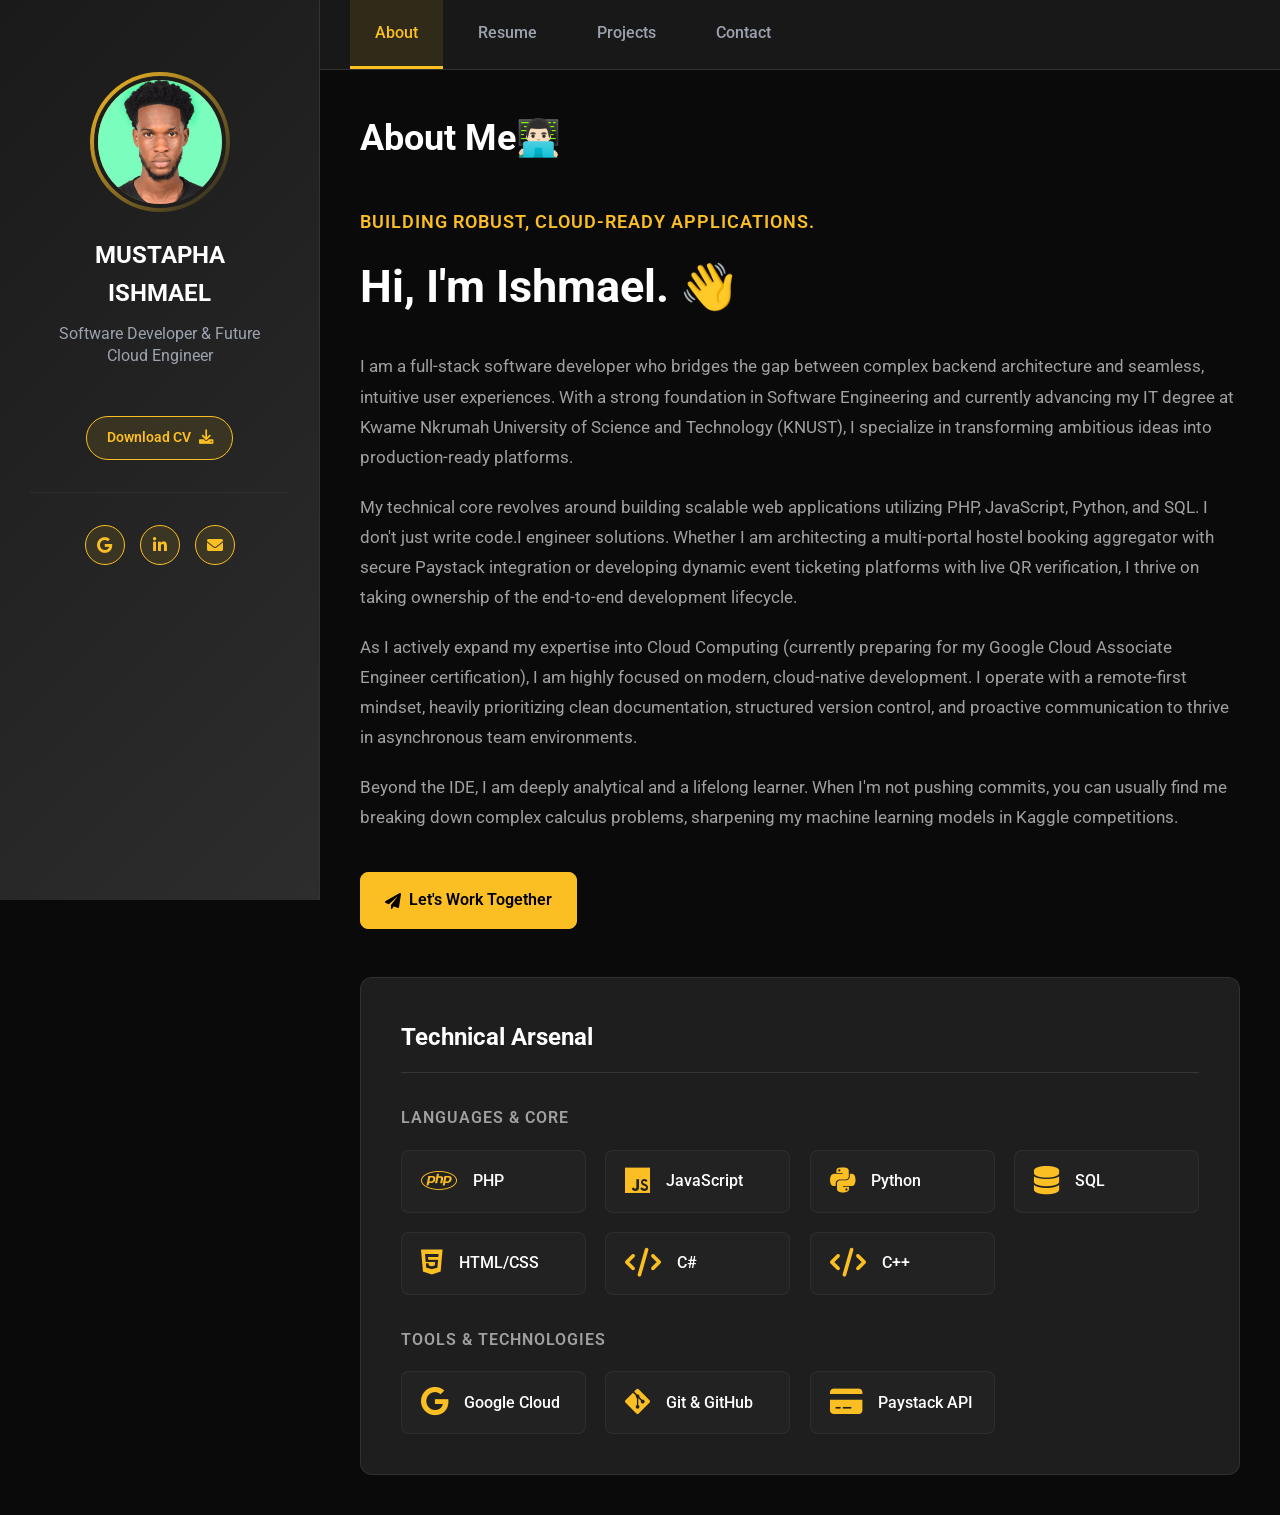
==== index.html @ bdd53d13 "Add files via upload" ====
<!DOCTYPE html>
<html lang="en">
<head>
    <meta charset="UTF-8">
    <meta name="viewport" content="width=device-width, initial-scale=1.0">
    <title>Mustapha Ishmael - Software Developer Portfolio</title>
    <meta name="description" content="Portfolio of Mustapha Ishmael, a Software Developer based in Kumasi, Ghana.">
    
    <link rel="stylesheet" href="styles.css">
    <link rel="stylesheet" href="https://cdnjs.cloudflare.com/ajax/libs/font-awesome/6.0.0/css/all.min.css">
    <link href="https://fonts.googleapis.com/css2?family=Roboto:wght@300;400;500;700&display=swap" rel="stylesheet">
    <script src="script.js"></script>
</head>
<body>
    
    <main class="main-container">
        <aside class="sidebar" id="sidebar">
            <div class="sidebar-content">
                <div class="sidebar-profile">
                    <div class="profile-img-container">
                        <img src="me.jpeg" alt="Mustapha Ishmael" class="profile-img">
                    </div>
                    
                    <h1 class="site-title">MUSTAPHA ISHMAEL</h1>
                    <p class="site-subtitle">Software Developer & Future Cloud Engineer</p>
                    
                    <a href="assets/Mustapha_Ishmael_Software_Developer.pdf" target="_blank" class="btn-download-cv">
                        Download CV <i class="fas fa-download"></i>
                    </a>
                </div>
                <div class="social-links">
                    <a href="https://g.dev/ishmael-dev" target="_blank" title="Google Developer Profile">
                        <i class="fab fa-google"></i>
                    </a>
                    <a href="https://www.linkedin.com/in/ishmael-mustapha-99a923378/" target="_blank" title="LinkedIn">
                        <i class="fab fa-linkedin-in"></i>
                    </a>
                    <a href="mailto:mustaphaishmael255@gmail.com" title="Email">
                        <i class="fas fa-envelope"></i>  
                    </a>
                </div>
            </div>
        </aside>
        
        <div class="main-content">
            <nav class="navbar" id="navbar">
                <ul class="nav-list">
                    <li class="nav-item"><a href="#about" class="nav-link active">About</a></li>
                    <li class="nav-item"><a href="#resume" class="nav-link">Resume</a></li>
                    <li class="nav-item"><a href="#portfolio" class="nav-link">Projects</a></li>
                    <li class="nav-item"><a href="#contact" class="nav-link">Contact</a></li>
                </ul>
            </nav>
            
            <div class="content-container">
                <section id="about" class="section active">
                    <div class="page-header">
                        <h2 class="section-title">About Me👨🏻‍💻</h2>
                    </div>
                    
                    <div class="about-section">
                        <div class="about-text">
    <h3 style="color: var(--accent-yellow, #fbbf24); font-size: 1.1rem; margin-bottom: 0.5rem; text-transform: uppercase; letter-spacing: 1px; font-weight: 600;">Building robust, cloud-ready applications.</h3>
    <h1 style="color: var(--text-main, #fff); font-size: 2.8rem; margin-bottom: 1.5rem; font-weight: 700;">Hi, I'm Ishmael. 👋</h1>
    
    <p>I am a full-stack software developer who bridges the gap between complex backend architecture and seamless, intuitive user experiences. With a strong foundation in Software Engineering and currently advancing my IT degree at Kwame Nkrumah University of Science and Technology (KNUST), I specialize in transforming ambitious ideas into production-ready platforms.</p>
    
    <p>My technical core revolves around building scalable web applications utilizing PHP, JavaScript, Python, and SQL. I don't just write code.I engineer solutions. Whether I am architecting a multi-portal hostel booking aggregator with secure Paystack integration or developing dynamic event ticketing platforms with live QR verification, I thrive on taking ownership of the end-to-end development lifecycle.</p>
    
    <p>As I actively expand my expertise into Cloud Computing (currently preparing for my Google Cloud Associate Engineer certification), I am highly focused on modern, cloud-native development. I operate with a remote-first mindset, heavily prioritizing clean documentation, structured version control, and proactive communication to thrive in asynchronous team environments.</p>
    
    <p>Beyond the IDE, I am deeply analytical and a lifelong learner. When I'm not pushing commits, you can usually find me breaking down complex calculus problems, sharpening my machine learning models in Kaggle competitions.</p>

    <div class="about-actions">
        <a href="mailto:mustaphaishmael255@gmail.com?subject=Project%20Inquiry&body=Hi%20Ishmael,%20I'd%20love%20to%20work%20together%20on%20a%20project!" class="btn btn-primary">
            <i class="fas fa-paper-plane"></i> Let's Work Together
        </a>
    </div>
</div>
                        <div class="skills-container">
                            <h3 class="skills-title">Technical Arsenal</h3>
                            
                            <div class="skills-category">
                                <h4>Languages & Core</h4>
                                <div class="skills-grid">
                                    <div class="skill-card"><i class="fab fa-php"></i><span>PHP</span></div>
                                    <div class="skill-card"><i class="fab fa-js"></i><span>JavaScript</span></div>
                                    <div class="skill-card"><i class="fab fa-python"></i><span>Python</span></div>
                                    <div class="skill-card"><i class="fas fa-database"></i><span>SQL</span></div>
                                    <div class="skill-card"><i class="fab fa-html5"></i><span>HTML/CSS</span></div>
                                    <div class="skill-card"><i class="fas fa-code"></i><span>C#</span></div>
                                    <div class="skill-card"><i class="fas fa-code"></i><span>C++</span></div>
                                </div>
                            </div>

                            <div class="skills-category">
                                <h4>Tools & Technologies</h4>
                                <div class="skills-grid">
                                    <div class="skill-card"><i class="fab fa-google"></i><span>Google Cloud</span></div>
                                    <div class="skill-card"><i class="fab fa-git-alt"></i><span>Git & GitHub</span></div>
                                    <div class="skill-card"><i class="fas fa-credit-card"></i><span>Paystack API</span></div>
                                </div>
                            </div>
                        </div>
                    </div>
                </section>
                
                <section id="resume" class="section">
                    <div class="page-header">
                        <h2 class="section-title">Education & Journey</h2>
                    </div>
                    
                    <div class="timeline-container">
                        <div class="timeline">
                            <div class="timeline-item">
                                <div class="timeline-dot"></div>
                                <div class="timeline-content project-card">
                                    <div class="timeline-date">2026 — 2029</div>
                                    <h4>Kwame Nkrumah University of Science and Technology (KNUST)</h4>
                                    <p class="location-text">Kumasi, Ghana</p>
                                    <h5>BSc Information Technology (IT)</h5>
                                    <ul>
                                        <li>Currently pursuing a comprehensive 4-year degree focusing on core IT infrastructure, web technologies, and systems architecture.</li>
                                        <li>Actively developing full-stack applications to solve real-world problems for students and local businesses.</li>
                                    </ul>
                                </div>
                            </div>

                            <div class="timeline-item">
                                <div class="timeline-dot"></div>
                                <div class="timeline-content project-card">
                                    <div class="timeline-date">Completed 2025</div>
                                    <h4>Intercom Programming and Manufacturing Company (IPMC)</h4>
                                    <p class="location-text">Ghana</p>
                                    <h5>Diploma in Software Engineering</h5>
                                    <ul>
                                        <li>Acquired intensive, hands-on training in software development principles and coding practices.</li>
                                        <li>Built foundational skills in programming languages, database management, and full-stack web development.</li>
                                    </ul>
                                </div>
                            </div>
                        </div>
                    </div>
                </section>
                
                <section id="portfolio" class="section">
                    <div class="page-header">
                        <h2 class="section-title">Featured Projects</h2>
                    </div>
                    <div class="project-grid">

                        <div class="project-card">
                            <div class="project-content">
                                <h3>VroyHostel (IB Hostel Bookings)</h3>
                                <p>A comprehensive hostel booking aggregator featuring separate portals for students and landlords, an admin dashboard, and secure Paystack integration.</p>
                                
                                <div class="project-tags">
                                    <span>PHP</span>
                                    <span>SQL</span>
                                    <span>JavaScript</span>
                                    <span>HTML/CSS</span>
                                </div>
                            </div>
                        </div>

                        <div class="project-card">
                            <div class="project-content">
                                <h3>Brunei Tickets</h3>
                                <p>A digital event ticketing platform allowing event planners to create events, sell tickets online, and seamlessly verify attendees using dynamic QR codes.</p>
                                
                                <div class="project-tags">
                                    <span>PHP</span>
                                    <span>SQL</span>
                                    <span>QR Verification</span>
                                </div>
                            </div>
                        </div>

                        <div class="project-card">
                            <div class="project-content">
                                <h3>Afro Tea Web Platform</h3>
                                <p>A responsive, modern brand landing page with product sections designed with custom color schemes and mobile-first architecture.</p>
                                
                                <div class="project-tags">
                                    <span>HTML5</span>
                                    <span>CSS3</span>
                                    <span>JavaScript</span>
                                </div>
                            </div>
                        </div>

                    </div>
                </section>
                
                <section id="contact" class="section">
                    <div class="page-header">
                        <h2 class="section-title">Contact</h2>
                    </div>
                    <div class="contact-container">
        <div class="contact-info">
            <div class="availability-badge">
                <span class="pulse-dot"></span>
                <span class="status-text">Available for Remote Roles</span>
            </div>

            <h3>Let's Connect</h3>
            <p>I'm currently looking for new opportunities. Whether you have a project in mind, a job opportunity, or just want to chat about tech, I'd love to hear from you!</p>
            
            <div class="info-list">
                <div class="info-item">
                    <div class="icon-box"><i class="fas fa-envelope"></i></div>
                    <span>mustaphaishmael255@gmail.com</span>
                </div>
                <div class="info-item">
                    <div class="icon-box"><i class="fas fa-map-marker-alt"></i></div>
                    <span>Kumasi, Ghana (Open to Relocate/Remote)</span>
                </div>
            </div>

            <div class="contact-actions">
                <a href="https://calendly.com/mustaphaishmael" target="_blank" class="btn-calendar">
                    <i class="far fa-calendar-check"></i> Schedule a 15-min Chat
                </a>
                
                <div class="social-dock">
                    <a href="https://github.com/mustaphaishmael255-alt" target="_blank" title="GitHub" class="social-icon">
                        <i class="fab fa-github"></i>
                    </a>
                    <a href="https://www.linkedin.com/in/ishmael-mustapha-99a923378/" target="_blank" title="LinkedIn" class="social-icon">
                        <i class="fab fa-linkedin-in"></i>
                    </a>
                    <a href="https://g.dev/ishmael-dev" target="_blank" title="Google Developer Profile" class="social-icon">
                        <i class="fab fa-google"></i>
                    </a>
                </div>
            </div>
        </div>

        <div class="contact-form-container">
            <form id="contactForm" class="contact-form" action="https://formspree.io/f/YOUR_LINK_HERE" method="POST">
                <h3>Send Message</h3>
                
                <div class="form-group">
                    <label for="name">Name</label>
                    <input type="text" id="name" name="name" required>
                </div>
                
                <div class="form-group">
                    <label for="email">Email</label>
                    <input type="email" id="email" name="email" required>
                </div>
                
                <div class="form-group">
                    <label for="subject">Subject</label>
                    <input type="text" id="subject" name="subject" required>
                </div>
                
                <div class="form-group">
                    <label for="message">Message</label>
                    <textarea id="message" name="message" rows="5" required></textarea>
                </div>
                
                <button type="submit" class="btn-submit">
                    <i class="fas fa-paper-plane"></i> Send Message
                </button>
            </form>
        </div>
    </div>
                </section>
            </div>
        </div>
    </main>

    <script src="script.js"></script>
</body>
</html>
---- styles.css ----
/* Reset and Base Styles */
* {
    margin: 0;
    padding: 0;
    box-sizing: border-box;
}

body {
    font-family: 'Roboto', sans-serif;
    background-color: #0a0a0a;
    color: #e0e0e0;
    line-height: 1.6;
    overflow-x: hidden;
}

/* Progress Bar */
.progress-bar {
    position: fixed;
    top: 0;
    left: 0;
    height: 4px;
    background: linear-gradient(90deg, #fbbf24, #f59e0b);
    z-index: 1000;
    transition: width 0.3s ease;
    width: 0%;
}

/* Hello Container */
.hello-container {
    position: fixed;
    top: 20px;
    right: 20px;
    z-index: 999;
    background: rgba(251, 191, 36, 0.1);
    border: 1px solid #fbbf24;
    border-radius: 8px;
    padding: 8px 16px;
    font-size: 14px;
    color: #fbbf24;
    backdrop-filter: blur(10px);
}

/* Main Container */
.main-container {
    display: flex;
    min-height: 100vh;
}

/* Sidebar */
.sidebar {
    width: 320px;
    background: linear-gradient(135deg, #1a1a1a 0%, #2d2d2d 100%);
    border-right: 1px solid #333;
    padding: 40px 30px;
    position: fixed;
    height: 100vh;
    overflow-y: auto;
    z-index: 100;
}

.sidebar-content {
    text-align: center;
}

.avatar-container {
    margin-bottom: 30px;
}

.avatar {
    width: 150px;
    height: 150px;
    border-radius: 50%;
    border: 4px solid #fbbf24;
    object-fit: cover;
    transition: transform 0.3s ease;
}

.avatar:hover {
    transform: scale(1.05);
}

.profile-info {
    margin-bottom: 30px;
}

.name {
    font-size: 24px;
    font-weight: 700;
    color: #ffffff;
    margin-bottom: 10px;
}

.title {
    font-size: 16px;
    color: #9ca3af;
    font-weight: 400;
    line-height: 1.4;
}

.social-links {
    display: flex;
    justify-content: center;
    gap: 15px;
    flex-wrap: wrap;
}

.social-links a {
    display: flex;
    align-items: center;
    justify-content: center;
    width: 40px;
    height: 40px;
    background: rgba(251, 191, 36, 0.1);
    border: 1px solid #fbbf24;
    border-radius: 50%;
    color: #fbbf24;
    text-decoration: none;
    transition: all 0.3s ease;
    font-size: 16px;
    cursor: pointer;
    z-index: 1;
}

.social-links a:hover {
    background: #fbbf24;
    color: #0a0a0a;
    transform: translateY(-2px);
}

/* Main Content */
.main-content {
    margin-left: 320px;
    flex: 1;
    min-height: 100vh;
}

/* Navigation */
.navbar {
    background: rgba(26, 26, 26, 0.95);
    backdrop-filter: blur(10px);
    border-bottom: 1px solid #333;
    position: sticky;
    top: 0;
    z-index: 50;
}

.nav-list {
    display: flex;
    list-style: none;
    padding: 0 30px;
    margin: 0;
}

.nav-item {
    margin-right: 10px;
}

.nav-link {
    display: block;
    padding: 20px 25px;
    color: #9ca3af;
    text-decoration: none;
    font-weight: 500;
    transition: all 0.3s ease;
    border-bottom: 3px solid transparent;
    position: relative;
}

.nav-link:hover,
.nav-link.active {
    color: #fbbf24;
    background: rgba(251, 191, 36, 0.1);
}

.nav-link.active {
    border-bottom-color: #fbbf24;
}

/* Content Container */
.content-container {
    padding: 40px;
    max-width: 1200px;
    margin: 0 auto;
}

/* Sections */
.section {
    display: none;
    animation: fadeIn 0.5s ease;
}

.section.active {
    display: block;
}

@keyframes fadeIn {
    from {
        opacity: 0;
        transform: translateY(20px);
    }
    to {
        opacity: 1;
        transform: translateY(0);
    }
}

/* Page Header */
.page-header {
    margin-bottom: 40px;
}

.section-title {
    font-size: 36px;
    font-weight: 700;
    color: #ffffff;
    margin-bottom: 10px;
}

/* About Section */
.about-header {
    margin-bottom: 30px;
}

.command-text {
    font-family: 'Courier New', monospace;
    font-size: 18px;
    color: #fbbf24;
    background: rgba(251, 191, 36, 0.1);
    padding: 15px 20px;
    border-radius: 8px;
    border-left: 4px solid #fbbf24;
}

.introduction {
    margin-bottom: 40px;
}

.introduction p {
    margin-bottom: 20px;
    font-size: 16px;
    line-height: 1.8;
    color: #d1d5db;
}

.introduction strong {
    color: #fbbf24;
}

/* Coding Stats */
.coding-stats {
    margin-bottom: 40px;
    padding: 30px;
    background: rgba(26, 26, 26, 0.8);
    border-radius: 12px;
    border: 1px solid #333;
}

.coding-stats h3 {
    font-size: 24px;
    color: #ffffff;
    margin-bottom: 25px;
}

.tech-stack {
    display: grid;
    grid-template-columns: repeat(auto-fit, minmax(300px, 1fr));
    gap: 30px;
}

.tech-category h4 {
    font-size: 18px;
    color: #fbbf24;
    margin-bottom: 15px;
}

.tech-items {
    display: flex;
    flex-wrap: wrap;
    gap: 10px;
}

.tech-item {
    background: rgba(251, 191, 36, 0.1);
    border: 1px solid #fbbf24;
    color: #fbbf24;
    padding: 8px 16px;
    border-radius: 20px;
    font-size: 14px;
    font-weight: 500;
    transition: all 0.3s ease;
}

.tech-item:hover {
    background: #fbbf24;
    color: #0a0a0a;
    transform: translateY(-2px);
}

/* Life Styles */
.life-styles {
    margin-bottom: 40px;
}

.life-styles h3 {
    font-size: 24px;
    color: #ffffff;
    margin-bottom: 25px;
}

.lifestyle-grid {
    display: grid;
    grid-template-columns: repeat(auto-fit, minmax(250px, 1fr));
    gap: 25px;
}

.lifestyle-item {
    background: rgba(26, 26, 26, 0.8);
    border: 1px solid #333;
    border-radius: 12px;
    padding: 25px;
    text-align: center;
    transition: all 0.3s ease;
}

.lifestyle-item:hover {
    transform: translateY(-5px);
    border-color: #fbbf24;
    box-shadow: 0 10px 30px rgba(251, 191, 36, 0.2);
}

.lifestyle-item i {
    font-size: 36px;
    color: #fbbf24;
    margin-bottom: 15px;
}

.lifestyle-item h4 {
    font-size: 18px;
    color: #ffffff;
    margin-bottom: 10px;
}

.lifestyle-item p {
    color: #9ca3af;
    font-size: 14px;
    line-height: 1.6;
}

/* Resume Section */
.resume-section {
    margin-bottom: 40px;
}

.resume-section h3 {
    font-size: 24px;
    color: #ffffff;
    margin-bottom: 25px;
    display: flex;
    align-items: center;
    gap: 10px;
}

.resume-section h3 i {
    color: #fbbf24;
}

.resume-item {
    background: rgba(26, 26, 26, 0.8);
    border: 1px solid #333;
    border-radius: 12px;
    padding: 25px;
    margin-bottom: 20px;
    transition: all 0.3s ease;
}

.resume-item:hover {
    border-color: #fbbf24;
}

.resume-item h4 {
    font-size: 20px;
    color: #ffffff;
    margin-bottom: 5px;
}

.resume-item .location {
    color: #fbbf24;
    font-size: 14px;
    margin-bottom: 5px;
}

.resume-item .role {
    color: #d1d5db;
    font-size: 16px;
    margin-bottom: 5px;
    font-weight: 500;
}

.resume-item .duration {
    color: #9ca3af;
    font-size: 14px;
    margin-bottom: 15px;
}

.resume-item ul {
    list-style: none;
    padding-left: 0;
}

.resume-item li {
    color: #d1d5db;
    margin-bottom: 8px;
    padding-left: 20px;
    position: relative;
}

.resume-item li:before {
    content: "▸";
    color: #fbbf24;
    position: absolute;
    left: 0;
}

/* Portfolio Section */
.portfolio-grid {
    display: grid;
    grid-template-columns: repeat(auto-fit, minmax(350px, 1fr));
    gap: 30px;
}

.portfolio-item {
    background: rgba(26, 26, 26, 0.8);
    border: 1px solid #333;
    border-radius: 12px;
    overflow: hidden;
    transition: all 0.3s ease;
}

.portfolio-item:hover {
    transform: translateY(-5px);
    border-color: #fbbf24;
    box-shadow: 0 10px 30px rgba(251, 191, 36, 0.2);
}

.portfolio-image {
    height: 200px;
    overflow: hidden;
}

.portfolio-image img {
    width: 100%;
    height: 100%;
    object-fit: cover;
    transition: transform 0.3s ease;
}

.portfolio-item:hover .portfolio-image img {
    transform: scale(1.05);
}

.portfolio-content {
    padding: 25px;
}

.portfolio-content h3 {
    font-size: 20px;
    color: #ffffff;
    margin-bottom: 10px;
}

.portfolio-content p {
    color: #9ca3af;
    margin-bottom: 15px;
    line-height: 1.6;
}

.portfolio-tech {
    display: flex;
    flex-wrap: wrap;
    gap: 8px;
}

.portfolio-tech span {
    background: rgba(251, 191, 36, 0.1);
    border: 1px solid #fbbf24;
    color: #fbbf24;
    padding: 4px 12px;
    border-radius: 12px;
    font-size: 12px;
    font-weight: 500;
}

/* --- Premium Project Cards Styling --- */

/* Base Variables (Adjust if your actual CSS uses different names) */
:root {
    --card-bg: #1e1e1e; /* Slightly lighter than pure black */
    --card-border: rgba(255, 255, 255, 0.08);
    --accent-yellow: #fbbf24;
    --accent-hover: #f59e0b;
    --text-main: #ffffff;
    --text-muted: #a0a0a0;
    --transition-smooth: all 0.3s cubic-bezier(0.4, 0, 0.2, 1);
}

.project-grid {
    display: grid;
    grid-template-columns: repeat(auto-fit, minmax(320px, 1fr));
    gap: 2rem;
    margin-top: 2rem;
}

.project-card {
    background-color: var(--card-bg);
    border: 1px solid var(--card-border);
    border-radius: 12px;
    overflow: hidden;
    display: flex;
    flex-direction: column;
    transition: var(--transition-smooth);
}

/* Premium Hover Effect */
.project-card:hover {
    transform: translateY(-8px);
    border-color: rgba(251, 191, 36, 0.5); /* Soft yellow border */
    box-shadow: 0 12px 30px rgba(0, 0, 0, 0.5), 0 0 20px rgba(251, 191, 36, 0.1);
}

.project-image {
    width: 100%;
    height: 200px;
    overflow: hidden;
    background-color: #111;
    border-bottom: 1px solid var(--card-border);
}

/* Image zoom effect on hover */
.project-image img {
    width: 100%;
    height: 100%;
    object-fit: cover;
    transition: transform 0.5s ease;
}

.project-card:hover .project-image img {
    transform: scale(1.05);
}

.project-content {
    padding: 1.5rem;
    display: flex;
    flex-direction: column;
    flex-grow: 1;
}

.project-content h3 {
    color: var(--text-main);
    font-size: 1.3rem;
    margin: 0 0 0.75rem 0;
    font-weight: 600;
}

.project-content p {
    color: var(--text-muted);
    font-size: 0.95rem;
    line-height: 1.6;
    margin-bottom: 1.5rem;
    flex-grow: 1; /* Pushes the buttons to the bottom evenly */
}

/* Sleek Tags */
.project-tags {
    display: flex;
    flex-wrap: wrap;
    gap: 0.5rem;
    margin-bottom: 1.5rem;
}

.project-tags span {
    padding: 0.3rem 0.8rem;
    border-radius: 20px;
    border: 1px solid var(--accent-yellow);
    color: var(--accent-yellow);
    font-size: 0.75rem;
    font-weight: 500;
    background: rgba(251, 191, 36, 0.05);
    letter-spacing: 0.5px;
}

/* Action Buttons */
.project-links {
    display: flex;
    gap: 1rem;
    margin-top: auto;
}

.btn {
    padding: 0.6rem 1rem;
    border-radius: 6px;
    font-size: 0.9rem;
    font-weight: 600;
    text-decoration: none;
    display: flex;
    align-items: center;
    justify-content: center;
    gap: 0.5rem;
    transition: var(--transition-smooth);
    flex: 1; /* Makes both buttons the exact same width */
}

.btn-primary {
    background-color: var(--accent-yellow);
    color: #000;
    border: 1px solid var(--accent-yellow);
}

.btn-primary:hover {
    background-color: var(--accent-hover);
    border-color: var(--accent-hover);
}

.btn-secondary {
    background-color: transparent;
    color: var(--text-main);
    border: 1px solid rgba(255, 255, 255, 0.2);
}

.btn-secondary:hover {
    background-color: rgba(255, 255, 255, 0.05);
    border-color: var(--text-main);
}

/* Contact Section */
.contact-container {
    display: grid;
    grid-template-columns: 1fr 1fr;
    gap: 40px;
    align-items: start;
}

/* --- Premium Contact Section --- */
.contact-container {
    display: grid;
    grid-template-columns: 1fr 1.5fr; /* Info on left, form on right */
    gap: 3rem;
    margin-top: 2rem;
    background-color: var(--card-bg, #1e1e1e);
    border: 1px solid var(--card-border, rgba(255, 255, 255, 0.08));
    border-radius: 12px;
    padding: 2.5rem;
}

/* Make it stack on smaller screens */
@media (max-width: 768px) {
    .contact-container {
        grid-template-columns: 1fr;
        padding: 1.5rem;
    }
}

.contact-info h3 {
    color: var(--text-main, #fff);
    font-size: 1.8rem;
    margin-bottom: 1rem;
}

.contact-info p {
    color: var(--text-muted, #a0a0a0);
    line-height: 1.6;
    margin-bottom: 2rem;
}

.info-item {
    display: flex;
    align-items: center;
    gap: 1rem;
    margin-bottom: 1.2rem;
    color: var(--text-main, #fff);
}

.info-item i {
    color: var(--accent-yellow, #fbbf24);
    font-size: 1.2rem;
}

/* Form Styles */
.form-group {
    margin-bottom: 1.5rem;
    display: flex;
    flex-direction: column;
}

.form-group label {
    color: var(--text-main, #fff);
    margin-bottom: 0.5rem;
    font-size: 0.9rem;
    font-weight: 500;
}

.form-group input,
.form-group textarea {
    background-color: rgba(0, 0, 0, 0.2);
    border: 1px solid var(--card-border, rgba(255, 255, 255, 0.1));
    color: #fff;
    padding: 1rem;
    border-radius: 8px;
    font-family: inherit;
    font-size: 1rem;
    transition: all 0.3s ease;
}

.form-group input:focus,
.form-group textarea:focus {
    outline: none;
    border-color: var(--accent-yellow, #fbbf24);
    box-shadow: 0 0 0 3px rgba(251, 191, 36, 0.1);
    background-color: rgba(0, 0, 0, 0.4);
}

.submit-btn {
    width: 100%;
    padding: 1rem;
    font-size: 1rem;
    cursor: pointer;
    border: none;
}

.submit-btn:disabled {
    opacity: 0.7;
    cursor: not-allowed;
}

/* Alert Messages for Success/Error */
.form-alert {
    padding: 1rem;
    border-radius: 8px;
    margin-bottom: 1.5rem;
    font-size: 0.9rem;
    display: none; /* Hidden initially */
}

.form-alert.hidden {
    display: none;
}

.form-alert.success {
    display: block;
    background-color: rgba(16, 185, 129, 0.1);
    border: 1px solid #10b981;
    color: #10b981;
}

.form-alert.error {
    display: block;
    background-color: rgba(239, 68, 68, 0.1);
    border: 1px solid #ef4444;
    color: #ef4444;
}

/* --- Premium Contact Info Upgrades --- */

/* Availability Pulse Badge */
.availability-badge {
    display: inline-flex;
    align-items: center;
    gap: 8px;
    background: rgba(16, 185, 129, 0.1);
    border: 1px solid rgba(16, 185, 129, 0.3);
    padding: 6px 12px;
    border-radius: 20px;
    margin-bottom: 1.5rem;
}

.pulse-dot {
    width: 8px;
    height: 8px;
    background-color: #10b981; /* Success Green */
    border-radius: 50%;
    position: relative;
}

.pulse-dot::after {
    content: '';
    position: absolute;
    width: 100%;
    height: 100%;
    top: 0;
    left: 0;
    background-color: #10b981;
    border-radius: 50%;
    animation: pulse-animation 2s infinite;
}

@keyframes pulse-animation {
    0% { transform: scale(1); opacity: 0.8; }
    70% { transform: scale(2.5); opacity: 0; }
    100% { transform: scale(1); opacity: 0; }
}

.status-text {
    color: #10b981;
    font-size: 0.85rem;
    font-weight: 600;
    letter-spacing: 0.5px;
}

/* Icon Boxes for Info Items */
.info-list {
    margin-bottom: 2.5rem;
}

.info-item {
    display: flex;
    align-items: center;
    gap: 1rem;
    margin-bottom: 1.2rem;
    color: var(--text-main, #fff);
}

.icon-box {
    width: 40px;
    height: 40px;
    background: rgba(251, 191, 36, 0.1);
    border: 1px solid rgba(251, 191, 36, 0.2);
    border-radius: 8px;
    display: flex;
    align-items: center;
    justify-content: center;
    color: var(--accent-yellow, #fbbf24);
    font-size: 1.1rem;
    transition: all 0.3s ease;
}

.info-item:hover .icon-box {
    background: var(--accent-yellow, #fbbf24);
    color: #000;
    transform: translateY(-2px);
}

/* Actions Area: Calendar & Socials */
.contact-actions {
    display: flex;
    flex-direction: column;
    gap: 1.5rem;
    border-top: 1px solid var(--card-border, rgba(255, 255, 255, 0.1));
    padding-top: 1.5rem;
}

.btn-calendar {
    display: inline-flex;
    align-items: center;
    justify-content: center;
    gap: 0.5rem;
    background: transparent;
    color: var(--text-main, #fff);
    border: 1px solid var(--card-border, rgba(255, 255, 255, 0.2));
    padding: 0.8rem 1.5rem;
    border-radius: 8px;
    text-decoration: none;
    font-weight: 500;
    font-size: 0.95rem;
    transition: all 0.3s ease;
    width: fit-content;
}

.btn-calendar:hover {
    background: rgba(255, 255, 255, 0.05);
    border-color: var(--text-main, #fff);
    transform: translateY(-2px);
}

.btn-calendar i {
    color: var(--accent-yellow, #fbbf24);
}

/* Social Dock */
.social-dock {
    display: flex;
    gap: 1rem;
}

.social-icon {
    width: 40px;
    height: 40px;
    background: rgba(255, 255, 255, 0.05);
    border: 1px solid rgba(255, 255, 255, 0.1);
    border-radius: 50%;
    display: flex;
    align-items: center;
    justify-content: center;
    color: var(--text-muted, #a0a0a0);
    text-decoration: none;
    font-size: 1.1rem;
    transition: all 0.3s cubic-bezier(0.4, 0, 0.2, 1);
}

.social-icon:hover {
    background: var(--accent-yellow, #fbbf24);
    border-color: var(--accent-yellow, #fbbf24);
    color: #000;
    transform: translateY(-4px);
    box-shadow: 0 4px 12px rgba(251, 191, 36, 0.3);
}

/* --- Premium Sidebar --- */
.sidebar-profile {
    text-align: center;
    padding: 2rem 1rem;
    border-bottom: 1px solid rgba(255, 255, 255, 0.05);
    margin-bottom: 2rem;
}

.profile-img-container {
    width: 140px;
    height: 140px;
    margin: 0 auto 1.5rem auto;
    border-radius: 50%;
    padding: 4px;
    background: linear-gradient(135deg, var(--accent-yellow, #fbbf24), transparent);
}

.profile-img {
    width: 100%;
    height: 100%;
    object-fit: cover;
    border-radius: 50%;
    border: 4px solid var(--card-bg, #1e1e1e);
}

.site-title {
    font-size: 24px;
    font-weight: 700;
    color: #ffffff;
    margin-bottom: 10px;
}

.site-subtitle {
    font-size: 16px;
    color: #9ca3af;
    font-weight: 400;
    line-height: 1.4;
    margin-bottom: 1.5rem;
}

.btn-download-cv {
    display: inline-flex;
    align-items: center;
    gap: 0.5rem;
    background: rgba(251, 191, 36, 0.1);
    color: var(--accent-yellow, #fbbf24);
    border: 1px solid var(--accent-yellow, #fbbf24);
    padding: 0.6rem 1.2rem;
    border-radius: 30px;
    font-size: 0.9rem;
    font-weight: 600;
    text-decoration: none;
    margin-top: 1.5rem;
    transition: all 0.3s ease;
}

.btn-download-cv:hover {
    background: var(--accent-yellow, #fbbf24);
    color: #000;
    box-shadow: 0 4px 15px rgba(251, 191, 36, 0.3);
    transform: translateY(-2px);
}

/* --- Premium Timeline --- */
.timeline {
    position: relative;
    max-width: 800px;
    margin: 2rem 0;
    padding-left: 2rem;
}

/* The vertical line */
.timeline::before {
    content: '';
    position: absolute;
    left: 0;
    top: 0;
    height: 100%;
    width: 2px;
    background: rgba(255, 255, 255, 0.1);
}

.timeline-item {
    position: relative;
    margin-bottom: 2.5rem;
}

/* The glowing dot on the line */
.timeline-dot {
    position: absolute;
    left: -2.35rem; /* Aligns dot with the line */
    top: 1.5rem;
    width: 14px;
    height: 14px;
    background: var(--card-bg, #1e1e1e);
    border: 2px solid var(--accent-yellow, #fbbf24);
    border-radius: 50%;
    z-index: 2;
    transition: all 0.3s ease;
}

.timeline-item:hover .timeline-dot {
    background: var(--accent-yellow, #fbbf24);
    box-shadow: 0 0 10px rgba(251, 191, 36, 0.5);
}

.timeline-content {
    padding: 1.5rem;
    /* Reuses your existing project-card styling for a unified look! */
}

.timeline-date {
    display: inline-block;
    padding: 0.2rem 0.8rem;
    background: rgba(251, 191, 36, 0.1);
    color: var(--accent-yellow, #fbbf24);
    border-radius: 20px;
    font-size: 0.8rem;
    font-weight: 600;
    margin-bottom: 1rem;
}

.timeline-content h4 {
    color: #fff;
    margin-bottom: 0.2rem;
}

.location-text {
    color: var(--text-muted, #a0a0a0);
    font-size: 0.85rem;
    margin-bottom: 1rem !important;
    font-style: italic;
}

.timeline-content h5 {
    color: #e0e0e0;
    margin-bottom: 1rem;
    font-weight: 500;
}

.timeline-content ul {
    padding-left: 1.2rem;
    color: var(--text-muted, #a0a0a0);
}

.timeline-content li {
    margin-bottom: 0.5rem;
    line-height: 1.5;
}

/* --- Animation Mechanics --- */
.fade-in-section {
    opacity: 0;
    transform: translateY(20px);
    transition: opacity 0.6s ease-out, transform 0.6s ease-out;
    will-change: opacity, visibility;
}

.fade-in-section.is-visible {
    opacity: 1;
    transform: none;
}

.text-yellow {
    color: var(--accent-yellow, #fbbf24);
}

/* --- Premium About & Skills Section --- */
/* Debug: Force skills to be visible */
.skills-container, .skills-grid, .skill-card {
    display: block !important;
    visibility: visible !important;
    opacity: 1 !important;
}

.about-text {
    margin-bottom: 3rem;
    line-height: 1.8;
    color: var(--text-muted, #a0a0a0);
}

.about-text h3 {
    color: var(--text-main, #fff);
    font-size: 1.8rem;
    margin-bottom: 1.5rem;
}

.about-text p {
    margin-bottom: 1.2rem;
    font-size: 1.05rem;
}

.skills-container {
    background: var(--card-bg, #1e1e1e);
    border: 1px solid var(--card-border, rgba(255, 255, 255, 0.08));
    border-radius: 12px;
    padding: 2.5rem;
    display: block !important; /* Force display */
    visibility: visible !important; /* Ensure visibility */
}

.skills-title {
    color: var(--text-main, #fff);
    font-size: 1.5rem;
    margin-bottom: 2rem;
    border-bottom: 1px solid rgba(255, 255, 255, 0.1);
    padding-bottom: 1rem;
}

.skills-category {
    margin-bottom: 2rem;
    display: block !important;
}

.skills-category:last-child {
    margin-bottom: 0;
}

.skills-category h4 {
    color: var(--text-muted, #a0a0a0);
    font-size: 1rem;
    text-transform: uppercase;
    letter-spacing: 1px;
    margin-bottom: 1.2rem;
    font-weight: 600;
}

/* The Grid Setup */
.skills-grid {
    display: grid !important;
    grid-template-columns: repeat(auto-fill, minmax(160px, 1fr));
    gap: 1.2rem;
    visibility: visible !important;
}

/* Individual Skill Cards */
.skill-card {
    display: flex !important;
    align-items: center;
    gap: 1rem;
    background: rgba(255, 255, 255, 0.02);
    border: 1px solid rgba(255, 255, 255, 0.05);
    padding: 1rem 1.2rem;
    border-radius: 8px;
    color: var(--text-main, #fff);
    transition: all 0.3s cubic-bezier(0.4, 0, 0.2, 1);
    cursor: default;
    visibility: visible !important;
    opacity: 1 !important;
}

.skill-card i {
    font-size: 1.8rem;
    color: var(--accent-yellow, #fbbf24);
    transition: transform 0.3s ease;
    display: block !important;
}

.skill-card span {
    font-size: 1rem;
    font-weight: 500;
    display: block !important;
}

/* The Premium Hover Glow */
.skill-card:hover {
    background: rgba(251, 191, 36, 0.05);
    border-color: rgba(251, 191, 36, 0.3);
    transform: translateY(-4px);
    box-shadow: 0 8px 20px rgba(0, 0, 0, 0.4), inset 0 0 15px rgba(251, 191, 36, 0.05);
}

.skill-card:hover i {
    transform: scale(1.15) rotate(5deg);
}

/* About Actions Button */
.about-actions {
    margin-top: 2.5rem;
    text-align: left;
}

.about-actions .btn-primary {
    display: inline-flex;
    align-items: center;
    gap: 0.5rem;
    background: var(--accent-yellow, #fbbf24);
    color: #000;
    border: 1px solid var(--accent-yellow, #fbbf24);
    padding: 0.8rem 1.5rem;
    border-radius: 8px;
    font-size: 1rem;
    font-weight: 600;
    text-decoration: none;
    transition: all 0.3s ease;
}

.about-actions .btn-primary:hover {
    background: var(--accent-hover, #f59e0b);
    border-color: var(--accent-hover, #f59e0b);
    transform: translateY(-2px);
    box-shadow: 0 4px 15px rgba(251, 191, 36, 0.3);
}

.contact-info h3 {
    font-size: 24px;
    color: #ffffff;
    margin-bottom: 15px;
}

.contact-info p {
    color: #9ca3af;
    margin-bottom: 25px;
    line-height: 1.6;
}

/* --- Responsive Design Master Plan --- */

/* For Tablets and smaller laptops (under 1024px) */
@media (max-width: 1024px) {
    .main-container {
        flex-direction: column; /* Stacks sidebar on top of content */
        height: auto;
        padding: 1rem;
    }

    .sidebar {
        width: 100%; /* Sidebar takes full width on tablets */
        position: relative;
        margin-bottom: 2rem;
    }
}

/* For Smartphones (under 768px) */
@media (max-width: 768px) {
    body {
        font-size: 14px; /* Slightly smaller text for mobile */
    }

    .about-text h1 {
        font-size: 2rem; /* Shorter titles so they don't wrap weirdly */
    }

    .project-grid {
        grid-template-columns: 1fr; /* Force 1 column for projects */
    }

    .nav-list {
        display: flex;
        justify-content: space-around;
        padding: 10px 0;
    }

    /* Make sure images don't overflow */
    img {
        max-width: 100%;
        height: auto;
    }
}

.contact-methods {
    display: flex;
    flex-direction: column;
    gap: 15px;
}

.contact-method {
    display: flex;
    align-items: center;
    gap: 15px;
    color: #d1d5db;
}

.contact-method i {
    color: #fbbf24;
    font-size: 18px;
    width: 20px;
}

/* Contact Form */
.contact-form {
    background: rgba(26, 26, 26, 0.8);
    border: 1px solid #333;
    border-radius: 12px;
    padding: 30px;
}

.form-group {
    margin-bottom: 20px;
}

.form-group label {
    display: block;
    color: #ffffff;
    font-weight: 500;
    margin-bottom: 8px;
}

.form-group input,
.form-group textarea {
    width: 100%;
    background: rgba(255, 255, 255, 0.05);
    border: 1px solid #333;
    border-radius: 8px;
    padding: 12px 16px;
    color: #ffffff;
    font-size: 16px;
    transition: all 0.3s ease;
}

.form-group input:focus,
.form-group textarea:focus {
    outline: none;
    border-color: #fbbf24;
    background: rgba(251, 191, 36, 0.05);
}

.form-group textarea {
    resize: vertical;
    min-height: 120px;
}

.btn-submit {
    background: linear-gradient(135deg, #fbbf24, #f59e0b);
    color: #0a0a0a;
    border: none;
    border-radius: 8px;
    padding: 14px 28px;
    font-size: 16px;
    font-weight: 600;
    cursor: pointer;
    transition: all 0.3s ease;
    width: 100%;
}

.btn-submit:hover {
    transform: translateY(-2px);
    box-shadow: 0 10px 25px rgba(251, 191, 36, 0.3);
}

.btn-submit:active {
    transform: translateY(0);
}

/* Responsive Design */
@media (max-width: 1024px) {
    .sidebar {
        width: 280px;
        padding: 30px 20px;
    }
    
    .main-content {
        margin-left: 280px;
    }
    
    .content-container {
        padding: 30px;
    }
}

@media (max-width: 768px) {
    .sidebar {
        width: 100%;
        height: auto;
        position: relative;
        padding: 30px 20px;
    }
    
    .main-content {
        margin-left: 0;
    }
    
    .main-container {
        flex-direction: column;
    }
    
    .nav-list {
        flex-wrap: wrap;
        padding: 0 20px;
    }
    
    .nav-item {
        margin-right: 5px;
    }
    
    .nav-link {
        padding: 15px 20px;
        font-size: 14px;
    }
    
    .content-container {
        padding: 20px;
    }
    
    .section-title {
        font-size: 28px;
    }
    
    .tech-stack {
        grid-template-columns: 1fr;
    }
    
    .lifestyle-grid {
        grid-template-columns: 1fr;
    }
    
    .portfolio-grid {
        grid-template-columns: 1fr;
    }
    
    .contact-container {
        grid-template-columns: 1fr;
        gap: 30px;
    }
}

@media (max-width: 480px) {
    .content-container {
        padding: 15px;
    }
    
    .section-title {
        font-size: 24px;
    }
    
    .nav-link {
        padding: 12px 15px;
        font-size: 13px;
    }
    
    .hello-container {
        top: 10px;
        right: 10px;
        font-size: 12px;
        padding: 6px 12px;
    }
}

/* Loading States */
.loading {
    opacity: 0.6;
    pointer-events: none;
}

/* Success/Error Messages */
.message {
    padding: 15px 20px;
    border-radius: 8px;
    margin-bottom: 20px;
    font-weight: 500;
}

.message.success {
    background: rgba(34, 197, 94, 0.1);
    border: 1px solid #22c55e;
    color: #22c55e;
}

.message.error {
    background: rgba(239, 68, 68, 0.1);
    border: 1px solid #ef4444;
    color: #ef4444;
}

/* Scrollbar Styling */
::-webkit-scrollbar {
    width: 8px;
}

::-webkit-scrollbar-track {
    background: #1a1a1a;
}

::-webkit-scrollbar-thumb {
    background: #fbbf24;
    border-radius: 4px;
}

::-webkit-scrollbar-thumb:hover {
    background: #f59e0b;
}
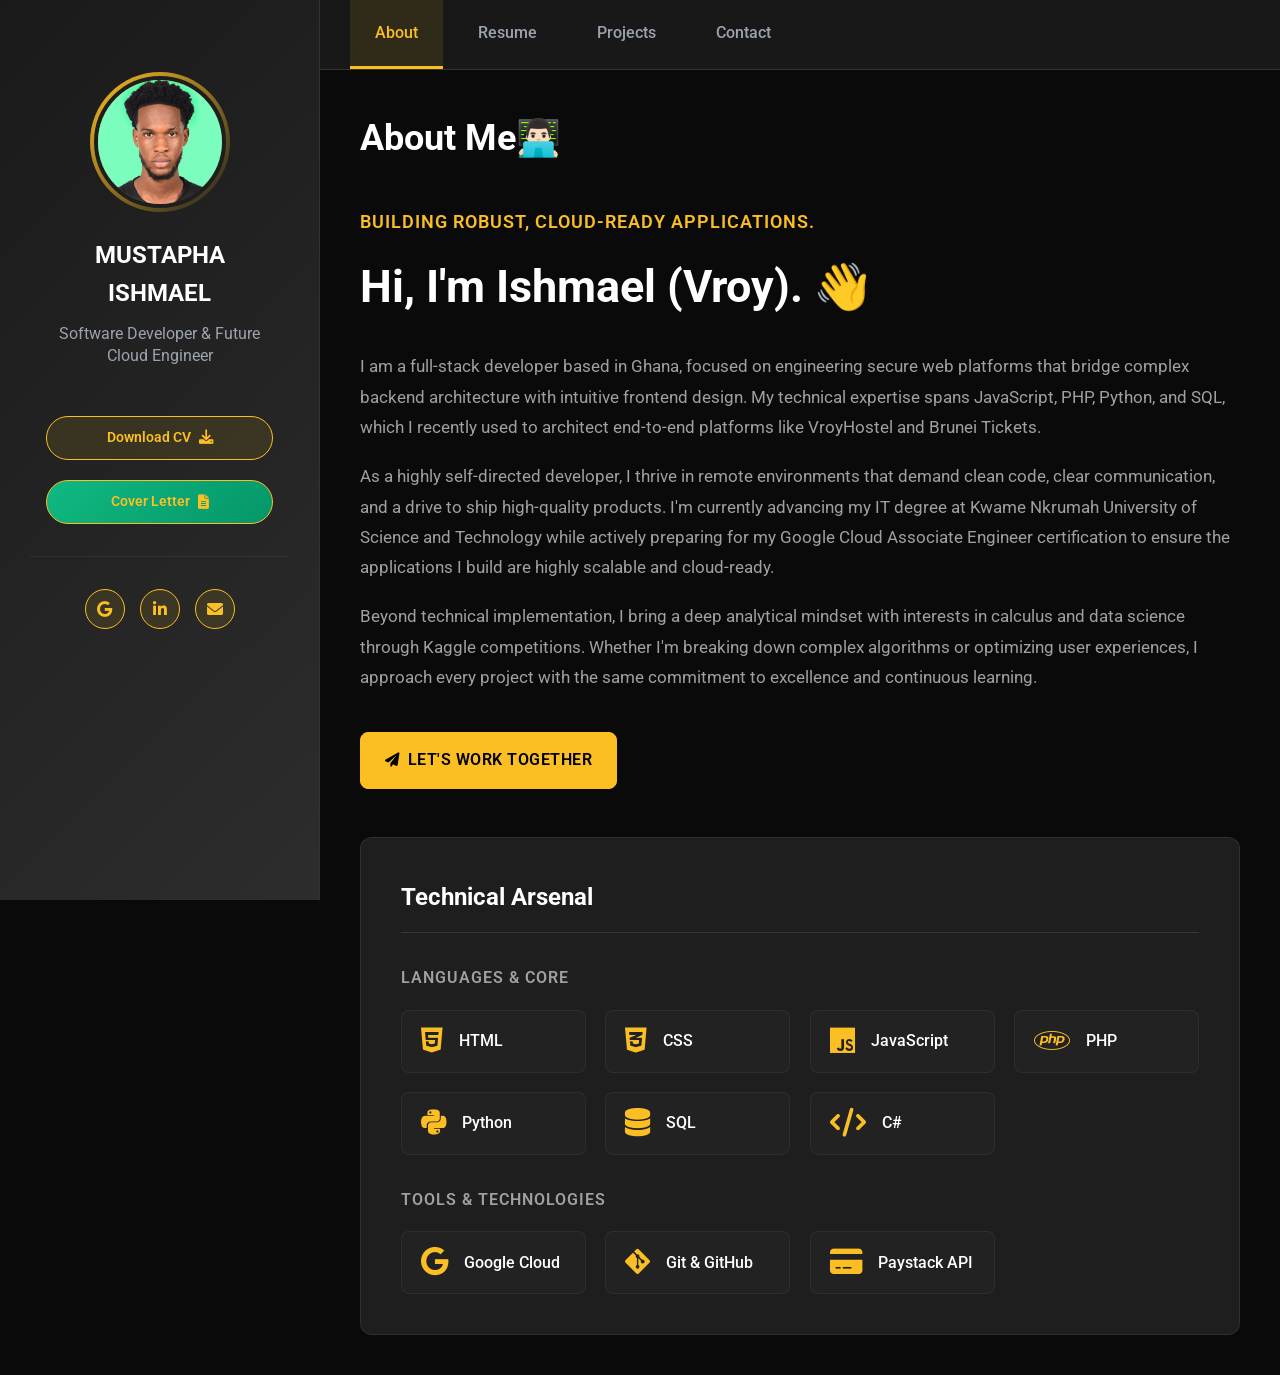
==== commit 25a3b8eb: "Add files via upload" ====
--- a/index.html
+++ b/index.html
@@ -24,15 +24,20 @@
                     <h1 class="site-title">MUSTAPHA ISHMAEL</h1>
                     <p class="site-subtitle">Software Developer & Future Cloud Engineer</p>
                     
-                    <a href="assets/Mustapha_Ishmael_Software_Developer.pdf" target="_blank" class="btn-download-cv">
-                        Download CV <i class="fas fa-download"></i>
-                    </a>
+                    <div class="download-buttons">
+                        <a href="resume.html" target="_blank" class="btn-download-cv">
+                            Download CV <i class="fas fa-download"></i>
+                        </a>
+                        <a href="cover-letter.html" target="_blank" class="btn-download-cv" style="margin-top: 10px; background: linear-gradient(135deg, #10b981, #059669);">
+                            Cover Letter <i class="fas fa-file-alt"></i>
+                        </a>
+                    </div>
                 </div>
                 <div class="social-links">
                     <a href="https://g.dev/ishmael-dev" target="_blank" title="Google Developer Profile">
                         <i class="fab fa-google"></i>
                     </a>
-                    <a href="https://www.linkedin.com/in/ishmael-mustapha-99a923378/" target="_blank" title="LinkedIn">
+                    <a href="https://linkedin.com/in/ishmael-mustapha-99a923378/" target="_blank" title="LinkedIn">
                         <i class="fab fa-linkedin-in"></i>
                     </a>
                     <a href="mailto:mustaphaishmael255@gmail.com" title="Email">
@@ -61,18 +66,16 @@
                     <div class="about-section">
                         <div class="about-text">
     <h3 style="color: var(--accent-yellow, #fbbf24); font-size: 1.1rem; margin-bottom: 0.5rem; text-transform: uppercase; letter-spacing: 1px; font-weight: 600;">Building robust, cloud-ready applications.</h3>
-    <h1 style="color: var(--text-main, #fff); font-size: 2.8rem; margin-bottom: 1.5rem; font-weight: 700;">Hi, I'm Ishmael. 👋</h1>
-    
-    <p>I am a full-stack software developer who bridges the gap between complex backend architecture and seamless, intuitive user experiences. With a strong foundation in Software Engineering and currently advancing my IT degree at Kwame Nkrumah University of Science and Technology (KNUST), I specialize in transforming ambitious ideas into production-ready platforms.</p>
-    
-    <p>My technical core revolves around building scalable web applications utilizing PHP, JavaScript, Python, and SQL. I don't just write code.I engineer solutions. Whether I am architecting a multi-portal hostel booking aggregator with secure Paystack integration or developing dynamic event ticketing platforms with live QR verification, I thrive on taking ownership of the end-to-end development lifecycle.</p>
-    
-    <p>As I actively expand my expertise into Cloud Computing (currently preparing for my Google Cloud Associate Engineer certification), I am highly focused on modern, cloud-native development. I operate with a remote-first mindset, heavily prioritizing clean documentation, structured version control, and proactive communication to thrive in asynchronous team environments.</p>
-    
-    <p>Beyond the IDE, I am deeply analytical and a lifelong learner. When I'm not pushing commits, you can usually find me breaking down complex calculus problems, sharpening my machine learning models in Kaggle competitions.</p>
+    <h1 style="color: var(--text-main, #fff); font-size: 2.8rem; margin-bottom: 1.5rem; font-weight: 700;">Hi, I'm Ishmael (Vroy). 👋</h1>
+    
+    <p>I am a full-stack developer based in Ghana, focused on engineering secure web platforms that bridge complex backend architecture with intuitive frontend design. My technical expertise spans JavaScript, PHP, Python, and SQL, which I recently used to architect end-to-end platforms like VroyHostel and Brunei Tickets.</p>
+    
+    <p>As a highly self-directed developer, I thrive in remote environments that demand clean code, clear communication, and a drive to ship high-quality products. I'm currently advancing my IT degree at Kwame Nkrumah University of Science and Technology while actively preparing for my Google Cloud Associate Engineer certification to ensure the applications I build are highly scalable and cloud-ready.</p>
+    
+    <p>Beyond technical implementation, I bring a deep analytical mindset with interests in calculus and data science through Kaggle competitions. Whether I'm breaking down complex algorithms or optimizing user experiences, I approach every project with the same commitment to excellence and continuous learning.</p>
 
     <div class="about-actions">
-        <a href="mailto:mustaphaishmael255@gmail.com?subject=Project%20Inquiry&body=Hi%20Ishmael,%20I'd%20love%20to%20work%20together%20on%20a%20project!" class="btn btn-primary">
+        <a href="#contact" class="btn btn-primary nav-link">
             <i class="fas fa-paper-plane"></i> Let's Work Together
         </a>
     </div>
@@ -83,13 +86,13 @@
                             <div class="skills-category">
                                 <h4>Languages & Core</h4>
                                 <div class="skills-grid">
+                                    <div class="skill-card"><i class="fab fa-html5"></i><span>HTML</span></div>
+                                    <div class="skill-card"><i class="fab fa-css3-alt"></i><span>CSS</span></div>
+                                    <div class="skill-card"><i class="fab fa-js"></i><span>JavaScript</span></div>
                                     <div class="skill-card"><i class="fab fa-php"></i><span>PHP</span></div>
-                                    <div class="skill-card"><i class="fab fa-js"></i><span>JavaScript</span></div>
                                     <div class="skill-card"><i class="fab fa-python"></i><span>Python</span></div>
                                     <div class="skill-card"><i class="fas fa-database"></i><span>SQL</span></div>
-                                    <div class="skill-card"><i class="fab fa-html5"></i><span>HTML/CSS</span></div>
                                     <div class="skill-card"><i class="fas fa-code"></i><span>C#</span></div>
-                                    <div class="skill-card"><i class="fas fa-code"></i><span>C++</span></div>
                                 </div>
                             </div>
 
@@ -151,8 +154,10 @@
 
                         <div class="project-card">
                             <div class="project-content">
+                                <div class="pending-badge">PENDING</div>
+                                <div style="font-size: 2.5rem; text-align: center; margin-bottom: 1rem;">🏨</div>
                                 <h3>VroyHostel (IB Hostel Bookings)</h3>
-                                <p>A comprehensive hostel booking aggregator featuring separate portals for students and landlords, an admin dashboard, and secure Paystack integration.</p>
+                                <p>A multi-portal hostel booking aggregator featuring student and landlord portals, an admin dashboard, and secure Paystack integration.</p>
                                 
                                 <div class="project-tags">
                                     <span>PHP</span>
@@ -160,31 +165,100 @@
                                     <span>JavaScript</span>
                                     <span>HTML/CSS</span>
                                 </div>
-                            </div>
-                        </div>
-
-                        <div class="project-card">
-                            <div class="project-content">
+                                
+                                <div class="project-actions">
+                                    <a href="#" target="_blank" class="btn-primary-pill"><i class="fas fa-external-link-alt"></i> Live Demo</a>
+                                </div>
+                            </div>
+                        </div>
+
+                        <div class="project-card">
+                            <div class="project-content">
+                                <div class="pending-badge">PENDING</div>
+                                <div style="font-size: 2.5rem; text-align: center; margin-bottom: 1rem;">🎟️</div>
                                 <h3>Brunei Tickets</h3>
-                                <p>A digital event ticketing platform allowing event planners to create events, sell tickets online, and seamlessly verify attendees using dynamic QR codes.</p>
+                                <p>A digital event ticketing platform for event planners to create events, sell tickets online, and seamlessly verify attendees using dynamic QR codes.</p>
                                 
                                 <div class="project-tags">
                                     <span>PHP</span>
                                     <span>SQL</span>
                                     <span>QR Verification</span>
                                 </div>
-                            </div>
-                        </div>
-
-                        <div class="project-card">
-                            <div class="project-content">
+                                
+                                <div class="project-actions">
+                                    <a href="#" target="_blank" class="btn-primary-pill"><i class="fas fa-external-link-alt"></i> Live Demo</a>
+                                </div>
+                            </div>
+                        </div>
+
+                        <div class="project-card">
+                            <div class="project-content">
+                                <div style="font-size: 2.5rem; text-align: center; margin-bottom: 1rem;">🫖</div>
                                 <h3>Afro Tea Web Platform</h3>
-                                <p>A responsive, modern brand landing page with product sections designed with custom color schemes and mobile-first architecture.</p>
+                                <p>A responsive, modern brand landing page with product sections designed with custom color schemes (green and black).</p>
                                 
                                 <div class="project-tags">
                                     <span>HTML5</span>
                                     <span>CSS3</span>
                                     <span>JavaScript</span>
+                                </div>
+                                
+                                <div class="project-actions">
+                                    <a href="https://mustaphaishmael255-alt.github.io/Afro/" target="_blank" class="btn-primary-pill"><i class="fas fa-external-link-alt"></i> Live Demo</a>
+                                </div>
+                            </div>
+                        </div>
+
+                        <div class="project-card">
+                            <div class="project-content">
+                                <div style="font-size: 2.5rem; text-align: center; margin-bottom: 1rem;">🥤</div>
+                                <h3>Coke Landing Page</h3>
+                                <p>A modern, vibrant landing page for Coca-Cola featuring dynamic animations, responsive design, and brand-consistent styling.</p>
+                                
+                                <div class="project-tags">
+                                    <span>HTML5</span>
+                                    <span>CSS3</span>
+                                    <span>JavaScript</span>
+                                </div>
+                                
+                                <div class="project-actions">
+                                    <a href="https://mustaphaishmael255-alt.github.io/coke/" target="_blank" class="btn-primary-pill"><i class="fas fa-external-link-alt"></i> Live Demo</a>
+                                </div>
+                            </div>
+                        </div>
+
+                        <div class="project-card">
+                            <div class="project-content">
+                                <div style="font-size: 2.5rem; text-align: center; margin-bottom: 1rem;">🚴</div>
+                                <h3>Cycle Platform</h3>
+                                <p>A dynamic cycling platform featuring interactive routes, performance tracking, and community engagement for cycling enthusiasts.</p>
+                                
+                                <div class="project-tags">
+                                    <span>HTML5</span>
+                                    <span>CSS3</span>
+                                    <span>JavaScript</span>
+                                </div>
+                                
+                                <div class="project-actions">
+                                    <a href="https://mustaphaishmael255-alt.github.io/cycle/" target="_blank" class="btn-primary-pill"><i class="fas fa-external-link-alt"></i> Live Demo</a>
+                                </div>
+                            </div>
+                        </div>
+
+                        <div class="project-card">
+                            <div class="project-content">
+                                <div style="font-size: 2.5rem; text-align: center; margin-bottom: 1rem;">🍟</div>
+                                <h3>Chips Landing Page</h3>
+                                <p>A crispy, appetizing landing page for a chips brand featuring vibrant colors, interactive elements, and mouth-watering design.</p>
+                                
+                                <div class="project-tags">
+                                    <span>HTML5</span>
+                                    <span>CSS3</span>
+                                    <span>JavaScript</span>
+                                </div>
+                                
+                                <div class="project-actions">
+                                    <a href="https://mustaphaishmael255-alt.github.io/chips/" target="_blank" class="btn-primary-pill"><i class="fas fa-external-link-alt"></i> Live Demo</a>
                                 </div>
                             </div>
                         </div>
--- a/styles.css
+++ b/styles.css
@@ -595,18 +595,39 @@
     margin-top: auto;
 }
 
+.project-actions {
+    display: flex;
+    gap: 0.75rem;
+    margin-top: 1.5rem;
+    padding-top: 1rem;
+    border-top: 1px solid rgba(255, 255, 255, 0.1);
+}
+
 .btn {
-    padding: 0.6rem 1rem;
-    border-radius: 6px;
-    font-size: 0.9rem;
+    padding: 0.75rem 1.25rem;
+    border-radius: 8px;
+    font-size: 0.85rem;
     font-weight: 600;
     text-decoration: none;
     display: flex;
     align-items: center;
     justify-content: center;
     gap: 0.5rem;
-    transition: var(--transition-smooth);
-    flex: 1; /* Makes both buttons the exact same width */
+    transition: all 0.3s cubic-bezier(0.4, 0, 0.2, 1);
+    flex: 1;
+    position: relative;
+    z-index: 1;
+    letter-spacing: 0.5px;
+    text-transform: uppercase;
+}
+
+.btn i {
+    font-size: 0.9rem;
+    transition: transform 0.3s ease;
+}
+
+.btn:hover i {
+    transform: translateX(2px);
 }
 
 .btn-primary {
@@ -629,6 +650,67 @@
 .btn-secondary:hover {
     background-color: rgba(255, 255, 255, 0.05);
     border-color: var(--text-main);
+}
+
+.btn-demo {
+    background: linear-gradient(135deg, #fbbf24, #f59e0b);
+    color: #000;
+    border: none;
+    box-shadow: 0 4px 15px rgba(251, 191, 36, 0.3);
+    position: relative;
+    overflow: hidden;
+}
+
+.btn-demo::before {
+    content: '';
+    position: absolute;
+    top: 0;
+    left: -100%;
+    width: 100%;
+    height: 100%;
+    background: linear-gradient(90deg, transparent, rgba(255, 255, 255, 0.2), transparent);
+    transition: left 0.5s ease;
+}
+
+.btn-demo:hover::before {
+    left: 100%;
+}
+
+.btn-demo:hover {
+    background: linear-gradient(135deg, #f59e0b, #d97706);
+    transform: translateY(-2px) scale(1.02);
+    box-shadow: 0 6px 20px rgba(251, 191, 36, 0.4);
+}
+
+.btn-code {
+    background: rgba(255, 255, 255, 0.05);
+    color: var(--text-main);
+    border: 1px solid rgba(255, 255, 255, 0.15);
+    backdrop-filter: blur(10px);
+    position: relative;
+    overflow: hidden;
+}
+
+.btn-code::before {
+    content: '';
+    position: absolute;
+    top: 0;
+    left: -100%;
+    width: 100%;
+    height: 100%;
+    background: linear-gradient(90deg, transparent, rgba(255, 255, 255, 0.1), transparent);
+    transition: left 0.5s ease;
+}
+
+.btn-code:hover::before {
+    left: 100%;
+}
+
+.btn-code:hover {
+    background: rgba(255, 255, 255, 0.1);
+    border-color: rgba(255, 255, 255, 0.3);
+    transform: translateY(-2px) scale(1.02);
+    box-shadow: 0 6px 20px rgba(255, 255, 255, 0.1);
 }
 
 /* Contact Section */
@@ -966,6 +1048,19 @@
     transform: translateY(-2px);
 }
 
+/* Download buttons container */
+.download-buttons {
+    display: flex;
+    flex-direction: column;
+    gap: 10px;
+    margin-top: 1rem;
+}
+
+.download-buttons .btn-download-cv {
+    width: 100%;
+    justify-content: center;
+}
+
 /* --- Premium Timeline --- */
 .timeline {
     position: relative;
@@ -1484,3 +1579,192 @@
 ::-webkit-scrollbar-thumb:hover {
     background: #f59e0b;
 }
+
+/* --- Premium Project Card Fixes --- */
+
+/* Fix the layout inside the card so buttons stay at the bottom */
+.project-content {
+    display: flex;
+    flex-direction: column;
+    height: 100%;
+}
+
+.project-tags {
+    margin-bottom: 2rem; /* Add breathing room before the buttons */
+}
+
+/* The new container for the buttons */
+.project-actions {
+    display: flex;
+    gap: 1rem;
+    margin-top: auto; /* Forces the buttons to the very bottom of the card */
+    padding-top: 1.5rem;
+    border-top: 1px solid rgba(255, 255, 255, 0.05); /* Adds a subtle line above the buttons */
+}
+
+/* Base style for both pill buttons */
+.btn-primary-pill, 
+.btn-secondary-pill {
+    text-decoration: none;
+    padding: 0.6rem 1.2rem;
+    border-radius: 30px; /* Makes them perfectly rounded */
+    font-size: 0.9rem;
+    font-weight: 600;
+    display: flex;
+    align-items: center;
+    gap: 0.5rem;
+    transition: all 0.3s ease;
+}
+
+/* The Yellow "Live Demo" Button */
+.btn-primary-pill {
+    background: var(--accent-yellow, #fbbf24);
+    color: #1a1a1a !important; /* Forces text to be dark */
+    border: 2px solid var(--accent-yellow, #fbbf24);
+}
+
+.btn-primary-pill:hover {
+    background: #eab308;
+    transform: translateY(-2px);
+}
+
+/* The Hollow "View Code" Button */
+.btn-secondary-pill {
+    background: transparent;
+    color: #fff !important;
+    border: 2px solid rgba(255, 255, 255, 0.2);
+}
+
+.btn-secondary-pill:hover {
+    border-color: var(--accent-yellow, #fbbf24);
+    color: var(--accent-yellow, #fbbf24) !important;
+    transform: translateY(-2px);
+}
+
+/* Pending Badge Styling */
+.pending-badge {
+    position: absolute;
+    top: 15px;
+    right: 15px;
+    background: linear-gradient(135deg, #ff6b6b, #ee5a24);
+    color: white;
+    padding: 0.3rem 0.8rem;
+    border-radius: 20px;
+    font-size: 0.7rem;
+    font-weight: 700;
+    text-transform: uppercase;
+    letter-spacing: 1px;
+    box-shadow: 0 4px 12px rgba(238, 90, 36, 0.3);
+    z-index: 10;
+    animation: pulse 2s infinite;
+}
+
+@keyframes pulse {
+    0% {
+        box-shadow: 0 4px 12px rgba(238, 90, 36, 0.3);
+    }
+    50% {
+        box-shadow: 0 4px 12px rgba(238, 90, 36, 0.6);
+    }
+    100% {
+        box-shadow: 0 4px 12px rgba(238, 90, 36, 0.3);
+    }
+}
+
+/* Make project cards relative position for badge placement */
+.project-card {
+    position: relative;
+}
+
+/* Pending Animation Overlay */
+.pending-overlay {
+    position: fixed;
+    top: 0;
+    left: 0;
+    width: 100%;
+    height: 100%;
+    background: rgba(0, 0, 0, 0.8);
+    backdrop-filter: blur(10px);
+    display: flex;
+    align-items: center;
+    justify-content: center;
+    z-index: 9999;
+    opacity: 0;
+    visibility: hidden;
+    transition: all 0.3s ease;
+}
+
+.pending-overlay.active {
+    opacity: 1;
+    visibility: visible;
+}
+
+.pending-modal {
+    background: linear-gradient(135deg, #1e1e1e, #2a2a2a);
+    border: 2px solid rgba(251, 191, 36, 0.3);
+    border-radius: 20px;
+    padding: 3rem;
+    text-align: center;
+    max-width: 400px;
+    margin: 0 20px;
+    box-shadow: 0 20px 60px rgba(0, 0, 0, 0.5), 0 0 40px rgba(251, 191, 36, 0.1);
+    transform: scale(0.8);
+    transition: transform 0.3s ease;
+}
+
+.pending-overlay.active .pending-modal {
+    transform: scale(1);
+}
+
+.pending-icon {
+    margin-bottom: 2rem;
+    display: flex;
+    justify-content: center;
+}
+
+.pending-spinner {
+    width: 60px;
+    height: 60px;
+    border: 4px solid rgba(251, 191, 36, 0.2);
+    border-top: 4px solid #fbbf24;
+    border-radius: 50%;
+    animation: spin 1s linear infinite;
+}
+
+@keyframes spin {
+    0% { transform: rotate(0deg); }
+    100% { transform: rotate(360deg); }
+}
+
+.pending-modal h3 {
+    color: var(--accent-yellow, #fbbf24);
+    font-size: 1.5rem;
+    margin-bottom: 1rem;
+    font-weight: 700;
+}
+
+.pending-modal p {
+    color: var(--text-muted, #e0e0e0);
+    font-size: 1rem;
+    margin-bottom: 2rem;
+    line-height: 1.6;
+}
+
+.pending-close-btn {
+    background: linear-gradient(135deg, #fbbf24, #f59e0b);
+    color: #1a1a1a;
+    border: none;
+    padding: 0.8rem 2rem;
+    border-radius: 30px;
+    font-size: 0.9rem;
+    font-weight: 600;
+    cursor: pointer;
+    transition: all 0.3s ease;
+    text-transform: uppercase;
+    letter-spacing: 1px;
+}
+
+.pending-close-btn:hover {
+    transform: translateY(-2px);
+    box-shadow: 0 8px 20px rgba(251, 191, 36, 0.3);
+}
